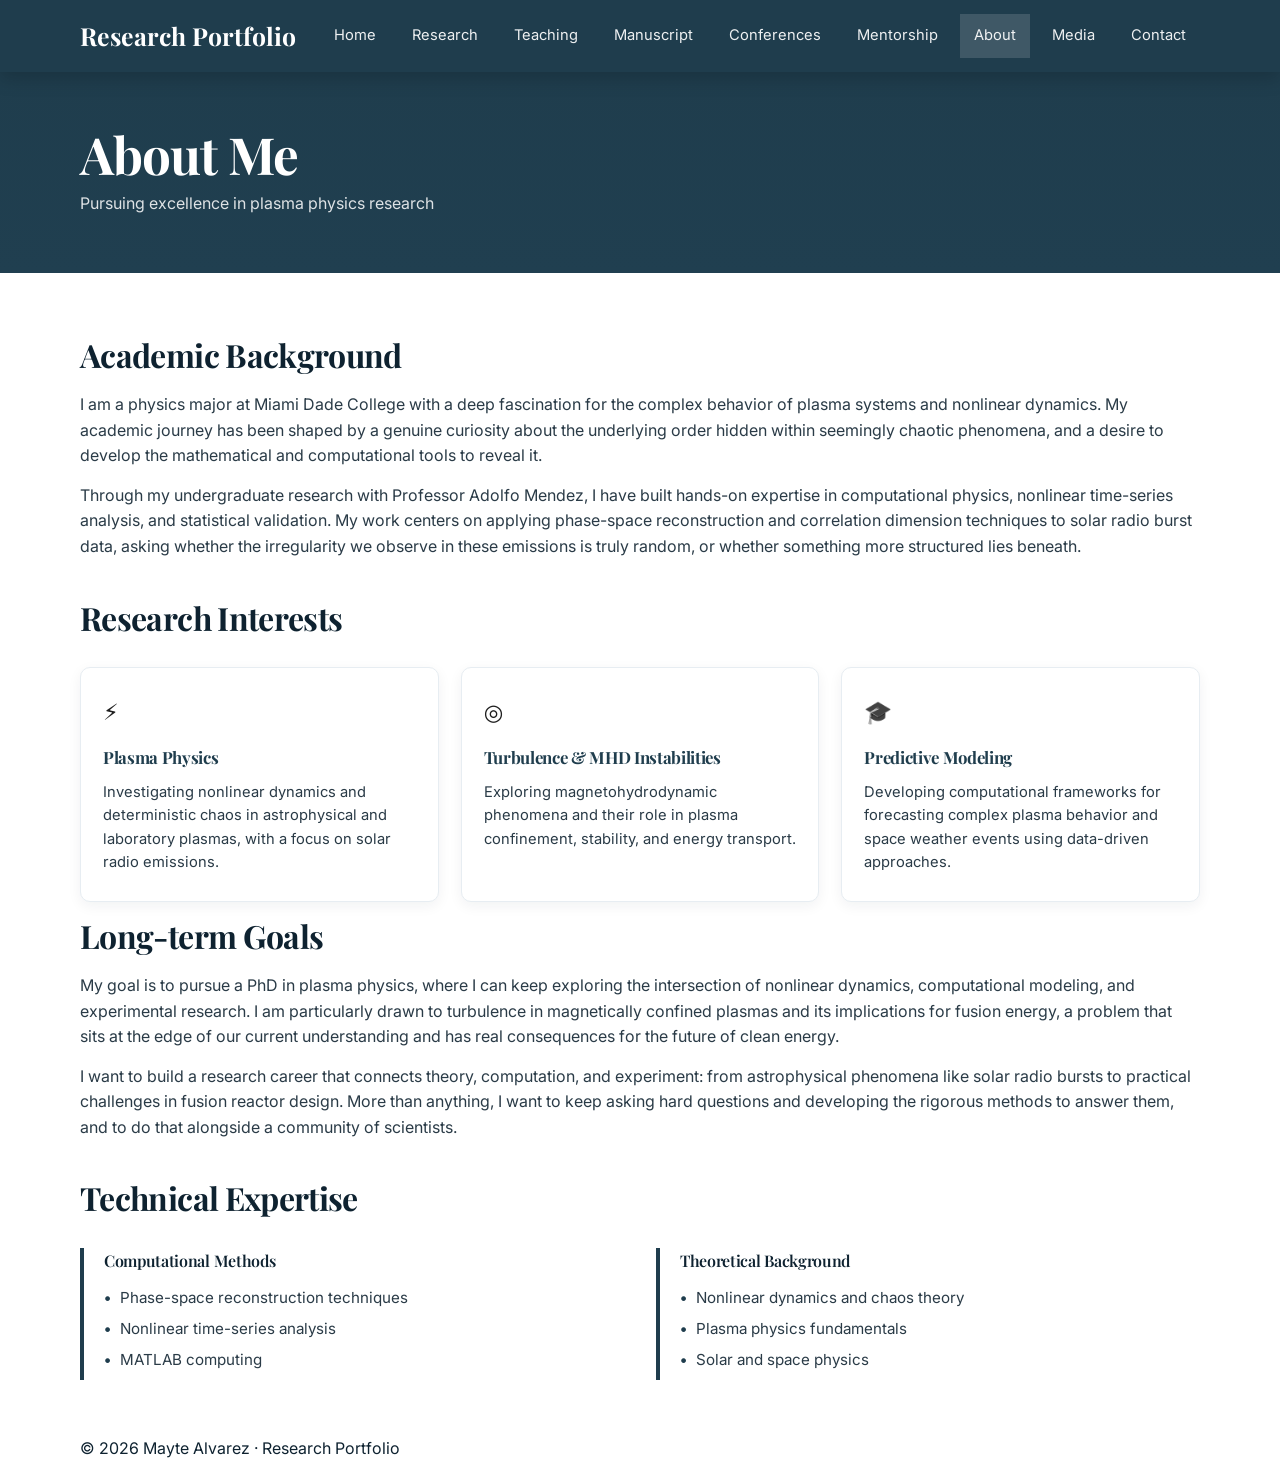
==== about.html @ 3711ef91 "Add files via upload" ====
<!doctype html>
<html lang="en">
<head>
  <meta charset="utf-8" />
  <meta name="viewport" content="width=device-width, initial-scale=1" />
  <title>About | Mayte Alvarez</title>
  <link rel="preconnect" href="https://fonts.googleapis.com">
  <link rel="preconnect" href="https://fonts.gstatic.com" crossorigin>
  <link href="https://fonts.googleapis.com/css2?family=Inter:wght@400;500;600&family=Playfair+Display:wght@600;700&display=swap" rel="stylesheet">
  <link rel="stylesheet" href="style.css">
  <style>
    .interest-cards {
      display: grid;
      grid-template-columns: repeat(3, 1fr);
      gap: 22px;
      margin-top: 24px;
    }
    .interest-card {
      background: var(--card);
      border: 1px solid var(--line);
      border-radius: var(--radius);
      padding: 26px 22px;
      box-shadow: 0 4px 14px rgba(10,30,45,0.06);
    }
    .interest-icon {
      font-size: 1.4rem;
      margin-bottom: 14px;
      display: block;
      filter: grayscale(1);
    }
    .interest-card h3 { font-size: 1.05rem; color: var(--navy); margin: 0 0 10px; }
    .interest-card p  { font-size: 0.92rem; color: #2a3b47; margin: 0; line-height: 1.6; }
    .goals-section { margin-top: 8px; }
    .expertise-grid {
      display: grid;
      grid-template-columns: 1fr 1fr;
      gap: 32px;
      margin-top: 24px;
    }
    .expertise-col {
      border-left: 4px solid var(--navy);
      padding-left: 20px;
    }
    .expertise-col h3 { font-size: 1rem; font-weight: 600; color: var(--ink); margin: 0 0 14px; }
    .expertise-col ul { list-style: none; padding: 0; margin: 0; }
    .expertise-col ul li {
      position: relative;
      padding-left: 16px;
      margin-bottom: 8px;
      font-size: 0.95rem;
      color: #2a3b47;
      line-height: 1.5;
    }
    .expertise-col ul li::before { content: "•"; position: absolute; left: 0; color: var(--navy); font-weight: 700; }
    @media (max-width: 800px) {
      .interest-cards { grid-template-columns: 1fr; }
      .expertise-grid  { grid-template-columns: 1fr; }
    }
  </style>
</head>
<body>

  <header class="navbar">
    <div class="container nav-inner">
      <a class="brand" href="index.html">Research Portfolio</a>
      <nav class="menu">
        <a href="index.html">Home</a>
        <a href="research.html">Research</a>
        <a href="teaching.html">Teaching</a>
        <a href="manuscript.html">Manuscript</a>
        <a href="conferences.html">Conferences</a>
        <a href="mentorship.html">Mentorship</a>
        <a href="about.html" class="active">About</a>
        <a href="media.html">Media</a>
        <a href="contact.html">Contact</a>
      </nav>
    </div>
  </header>

  <main>
    <section class="page-hero">
      <div class="container">
        <h1>About Me</h1>
        <p>Pursuing excellence in plasma physics research</p>
      </div>
    </section>

    <section class="section">
      <div class="container">

        <h2>Academic Background</h2>
        <p>I am a physics major at Miami Dade College with a deep fascination for the complex behavior of plasma systems and nonlinear dynamics. My academic journey has been shaped by a genuine curiosity about the underlying order hidden within seemingly chaotic phenomena, and a desire to develop the mathematical and computational tools to reveal it.</p>
        <p>Through my undergraduate research with Professor Adolfo Mendez, I have built hands-on expertise in computational physics, nonlinear time-series analysis, and statistical validation. My work centers on applying phase-space reconstruction and correlation dimension techniques to solar radio burst data, asking whether the irregularity we observe in these emissions is truly random, or whether something more structured lies beneath.</p>

        <div class="mt-32">
          <h2>Research Interests</h2>
          <div class="interest-cards">
            <div class="interest-card">
              <span class="interest-icon">&#9889;</span>
              <h3>Plasma Physics</h3>
              <p>Investigating nonlinear dynamics and deterministic chaos in astrophysical and laboratory plasmas, with a focus on solar radio emissions.</p>
            </div>
            <div class="interest-card">
              <span class="interest-icon">&#9678;</span>
              <h3>Turbulence &amp; MHD Instabilities</h3>
              <p>Exploring magnetohydrodynamic phenomena and their role in plasma confinement, stability, and energy transport.</p>
            </div>
            <div class="interest-card">
              <span class="interest-icon">&#127891;</span>
              <h3>Predictive Modeling</h3>
              <p>Developing computational frameworks for forecasting complex plasma behavior and space weather events using data-driven approaches.</p>
            </div>
          </div>
        </div>

        <div class="mt-32 goals-section">
          <h2>Long-term Goals</h2>
          <p>My goal is to pursue a PhD in plasma physics, where I can keep exploring the intersection of nonlinear dynamics, computational modeling, and experimental research. I am particularly drawn to turbulence in magnetically confined plasmas and its implications for fusion energy, a problem that sits at the edge of our current understanding and has real consequences for the future of clean energy.</p>
          <p>I want to build a research career that connects theory, computation, and experiment: from astrophysical phenomena like solar radio bursts to practical challenges in fusion reactor design. More than anything, I want to keep asking hard questions and developing the rigorous methods to answer them, and to do that alongside a community of scientists.</p>
        </div>

        <div class="mt-32">
          <h2>Technical Expertise</h2>
          <div class="expertise-grid">
            <div class="expertise-col">
              <h3>Computational Methods</h3>
              <ul>
                <li>Phase-space reconstruction techniques</li>
                <li>Nonlinear time-series analysis</li>
                <li>MATLAB computing</li>
              </ul>
            </div>
            <div class="expertise-col">
              <h3>Theoretical Background</h3>
              <ul>
                <li>Nonlinear dynamics and chaos theory</li>
                <li>Plasma physics fundamentals</li>
                <li>Solar and space physics</li>
              </ul>
            </div>
          </div>
        </div>

      </div>
    </section>
  </main>

  <footer>
    <div class="container">
      <span>© <span id="y"></span> Mayte Alvarez · Research Portfolio</span>
    </div>
    <script>document.getElementById('y').textContent=new Date().getFullYear();</script>
  </footer>

</body>
</html>
---- style.css ----
:root{
  --navy:#1f3d4d;
  --navy2:#24495c;
  --ink:#0e2230;
  --muted:#5b6b76;
  --bg:#ffffff;
  --soft:#f4f6f7;
  --card:#ffffff;
  --line:#e7edf2;
  --shadow: 0 10px 28px rgba(10, 30, 45, 0.12);
  --radius: 10px;
  --max: 1120px;
}

*{box-sizing:border-box}
html{scroll-behavior:smooth}
body{
  margin:0;
  font-family: "Inter", system-ui, -apple-system, Segoe UI, Roboto, Arial, sans-serif;
  color: var(--ink);
  background: var(--bg);
  line-height:1.6;
}

h1,h2,h3{
  font-family: "Playfair Display", Georgia, serif;
  margin: 0 0 12px;
  letter-spacing: -0.02em;
}
h1{font-size: clamp(2.4rem, 4vw, 3.8rem); line-height:1.05}
h2{font-size: clamp(1.7rem, 2.5vw, 2.4rem)}
h3{font-size: 1.25rem}

p{margin: 0 0 14px; color:#2a3b47}

.container{
  width: min(var(--max), calc(100% - 40px));
  margin: 0 auto;
}

header.navbar{
  position: sticky;
  top: 0;
  z-index: 50;
  background: var(--navy);
  box-shadow: 0 6px 18px rgba(0,0,0,0.18);
}
.nav-inner{
  display:flex;
  align-items:center;
  justify-content:space-between;
  padding: 14px 0;
}
.brand{
  font-family: "Playfair Display", Georgia, serif;
  font-weight:700;
  color:#fff;
  font-size: 1.55rem;
  text-decoration:none;
}
.menu{
  display:flex;
  gap: 8px;
}
.menu a{
  color: rgba(255,255,255,0.92);
  text-decoration:none;
  font-size: 0.92rem;
  padding: 10px 14px;
}
.menu a:hover{background: rgba(255,255,255,0.08)}
.menu a.active{background: rgba(255,255,255,0.14)}

.hero-grid{
  display:grid;
  grid-template-columns: 1.1fr 0.9fr;
  gap: 48px;
  align-items:center;
  padding: 46px 0 36px;
}

.hero-title{
  font-family: "Playfair Display", Georgia, serif;
  color: var(--navy);
}

.hero-sub{
  font-size: 1.15rem;
  color:#2b3b46;
  margin: 10px 0 18px;
}

.btn{
  display:inline-block;
  padding: 12px 18px;
  background: var(--navy);
  color:#fff;
  text-decoration:none;
}

.portrait{
  width: 330px;
  border-radius: 999px;
  object-fit: cover;
}

.cards3{
  display:grid;
  grid-template-columns: repeat(3, 1fr);
  gap: 22px;
  margin-top: 22px;
}
.card{
  background: var(--card);
  border: 1px solid var(--line);
  padding: 22px;
}
.section{
  padding: 56px 0;
}
.soft{
  background: var(--soft);
}

@media (max-width: 900px){
  .hero-grid{grid-template-columns:1fr}
  .cards3{grid-template-columns:1fr}
}
/* ===== Page hero banner (dark strip like your screenshots) ===== */
.page-hero{
  background: linear-gradient(180deg, var(--navy) 0%, #203f50 100%);
  color:#fff;
  padding: 56px 0;
}
.page-hero h1{color:#fff; margin-bottom:10px}
.page-hero p{color: rgba(255,255,255,0.85); margin:0}

/* ===== Content blocks ===== */
.block{
  background: var(--card);
  border: 1px solid var(--line);
  border-radius: var(--radius);
  padding: 22px;
  box-shadow: 0 10px 22px rgba(10,30,45,0.06);
}

.kicker{color: var(--muted); font-size: 0.95rem; margin-top:6px}

/* Methodology list with vertical bar like your screenshot */
.method-list{display:grid; gap:18px; margin-top: 12px}
.method-item{
  border-left: 4px solid var(--navy);
  padding-left: 14px;
}
.method-item h3{margin:0 0 6px}

/* Poster section */
.poster-wrap{margin-top: 18px}
.poster-img{
  width:100%;
  border:1px solid var(--line);
  border-radius: var(--radius);
  box-shadow: 0 10px 22px rgba(10,30,45,0.08);
}

/* Simple spacing helpers */
.mt-16{margin-top:16px}
.mt-24{margin-top:24px}
.mt-32{margin-top:32px}
/* =========================
   Conferences Timeline
   ========================= */

.timeline{
  position: relative;
  display: flex;
  flex-direction: column;
  gap: 34px;
  margin-top: 18px;
}

/* center vertical line */
.timeline::before{
  content:"";
  position:absolute;
  left: calc(50% - 1px);
  top: 8px;
  bottom: 8px;
  width: 2px;
  background: var(--line);
}

/* each item is 2 columns */
.timeline-item{
  position: relative;
  display: grid;
  grid-template-columns: 1fr 1fr;
  gap: 28px;
  align-items: start;
}

/* dot on the center line */
.timeline-item::before{
  content:"";
  position:absolute;
  left: calc(50% - 6px);
  top: 22px;
  width: 12px;
  height: 12px;
  border-radius: 999px;
  background: var(--navy);
  border: 3px solid #ffffff;
  box-shadow: 0 0 0 1px var(--line);
}

/* ── ODD items: photo LEFT, text RIGHT ── */
.timeline-item:nth-child(odd) .timeline-left{
  order: 2;
  padding-left: 28px;
  padding-right: 0;
  text-align: left;
}

.timeline-item:nth-child(odd) .timeline-right{
  order: 1;
  padding-right: 28px;
  padding-left: 0;
  justify-content: flex-end;
}

/* ── EVEN items: text LEFT, photo RIGHT ── */
.timeline-item:nth-child(even) .timeline-left{
  order: 1;
  padding-right: 28px;
  padding-left: 0;
  text-align: right;
}

.timeline-item:nth-child(even) .timeline-left .timeline-date,
.timeline-item:nth-child(even) .timeline-left .timeline-loc{
  justify-content: flex-end;
}

.timeline-item:nth-child(even) .timeline-left .timeline-text{
  margin-left: auto;
}

.timeline-item:nth-child(even) .timeline-left .mt-16{
  display: flex;
  justify-content: flex-end;
}

.timeline-item:nth-child(even) .timeline-right{
  order: 2;
  padding-left: 28px;
  padding-right: 0;
  justify-content: flex-start;
}

/* shared */
.timeline-left{
  display: flex;
  flex-direction: column;
}

.timeline-right{
  display: flex;
  justify-content: center;
}

/* typography */
.timeline-date{
  font-size: 14px;
  color: var(--muted);
  display: inline-flex;
  align-items: center;
  gap: 8px;
  margin-bottom: 8px;
}

.timeline-title{
  margin: 0 0 10px 0;
  font-size: 1.3rem;
  line-height: 1.2;
}

.timeline-loc{
  color: var(--muted);
  font-size: 14px;
  display: inline-flex;
  align-items: center;
  gap: 8px;
  margin-bottom: 10px;
}

.timeline-text{
  margin: 0 0 14px;
  color: var(--ink);
  max-width: 52ch;
}

/* image card */
.timeline-photo{
  width: 100%;
  max-width: 520px;
  aspect-ratio: 16 / 10;
  background: #f3f6f9;
  border: 1px solid var(--line);
  border-radius: 14px;
  overflow: hidden;
  box-shadow: var(--shadow);
}

.timeline-photo img{
  width: 100%;
  height: 100%;
  object-fit: cover;
  display: block;
}

.timeline-photo--empty{
  display: flex;
  align-items: center;
  justify-content: center;
  color: var(--muted);
  font-size: 0.9rem;
}

/* responsive: stack */
@media (max-width: 900px){
  .timeline::before{
    left: 12px;
  }

  .timeline-item{
    grid-template-columns: 1fr;
    gap: 14px;
    padding-left: 28px;
  }

  .timeline-item::before{
    left: 6px;
    top: 18px;
  }

  .timeline-item:nth-child(odd) .timeline-left,
  .timeline-item:nth-child(even) .timeline-left{
    order: 2;
    padding: 0;
    text-align: left;
  }

  .timeline-item:nth-child(odd) .timeline-right,
  .timeline-item:nth-child(even) .timeline-right{
    order: 1;
    padding: 0;
    justify-content: flex-start;
  }

  .timeline-item:nth-child(even) .timeline-left .timeline-date,
  .timeline-item:nth-child(even) .timeline-left .timeline-loc{
    justify-content: flex-start;
  }

  .timeline-item:nth-child(even) .timeline-left .mt-16{
    justify-content: flex-start;
  }

  .timeline-photo{
    max-width: 100%;
  }
}
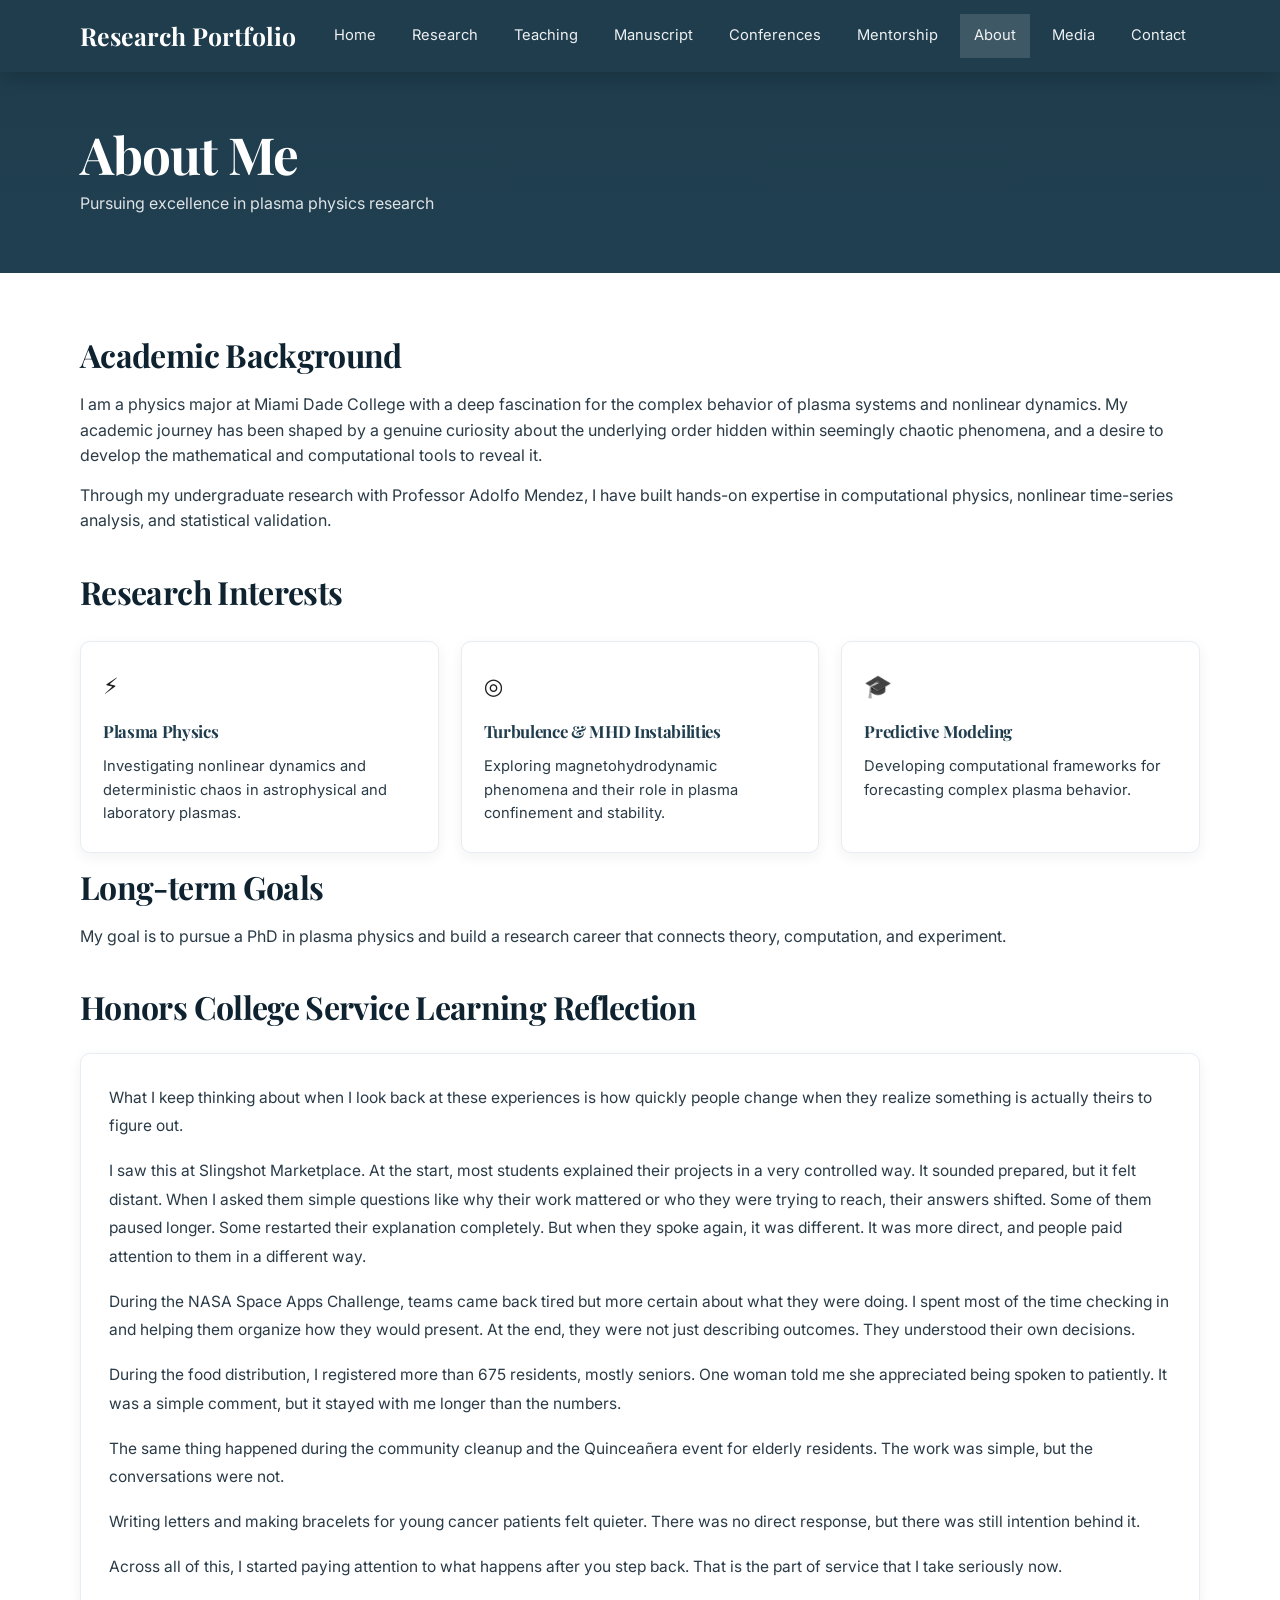
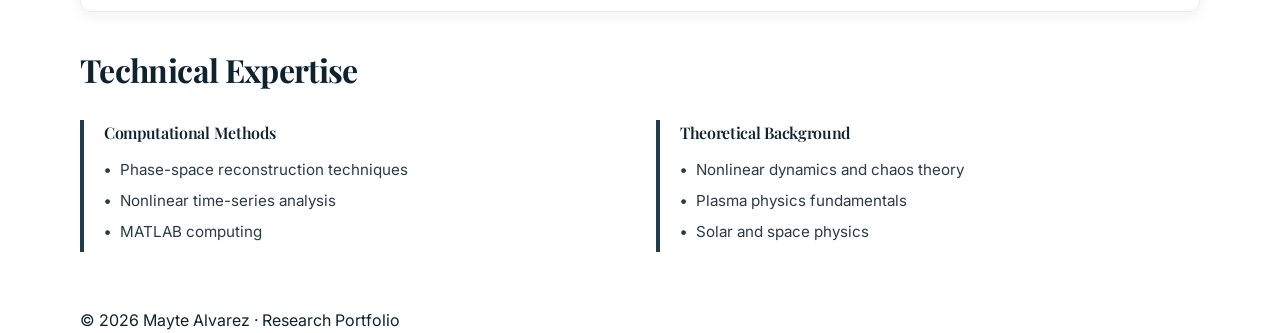
==== commit 71b9c436: "Update about.html" ====
--- a/about.html
+++ b/about.html
@@ -1,13 +1,25 @@
 <!doctype html>
 <html lang="en">
 <head>
+  <!-- Google tag (gtag.js) -->
+<script async src="https://www.googletagmanager.com/gtag/js?id=G-HVRQWMXHXL"></script>
+<script>
+  window.dataLayer = window.dataLayer || [];
+  function gtag(){dataLayer.push(arguments);}
+  gtag('js', new Date());
+  gtag('config', 'G-HVRQWMXHXL');
+</script>
+
   <meta charset="utf-8" />
   <meta name="viewport" content="width=device-width, initial-scale=1" />
   <title>About | Mayte Alvarez</title>
+
   <link rel="preconnect" href="https://fonts.googleapis.com">
   <link rel="preconnect" href="https://fonts.gstatic.com" crossorigin>
   <link href="https://fonts.googleapis.com/css2?family=Inter:wght@400;500;600&family=Playfair+Display:wght@600;700&display=swap" rel="stylesheet">
+
   <link rel="stylesheet" href="style.css">
+
   <style>
     .interest-cards {
       display: grid;
@@ -30,7 +42,9 @@
     }
     .interest-card h3 { font-size: 1.05rem; color: var(--navy); margin: 0 0 10px; }
     .interest-card p  { font-size: 0.92rem; color: #2a3b47; margin: 0; line-height: 1.6; }
+
     .goals-section { margin-top: 8px; }
+
     .expertise-grid {
       display: grid;
       grid-template-columns: 1fr 1fr;
@@ -51,106 +65,161 @@
       color: #2a3b47;
       line-height: 1.5;
     }
-    .expertise-col ul li::before { content: "•"; position: absolute; left: 0; color: var(--navy); font-weight: 700; }
+    .expertise-col ul li::before {
+      content: "•";
+      position: absolute;
+      left: 0;
+      color: var(--navy);
+      font-weight: 700;
+    }
+
+    /* NEW REFLECTION STYLE */
+    .reflection-card {
+      background: var(--card);
+      border: 1px solid var(--line);
+      border-radius: var(--radius);
+      padding: 30px 28px;
+      box-shadow: 0 4px 14px rgba(10,30,45,0.06);
+      margin-top: 20px;
+    }
+    .reflection-card p {
+      font-size: 0.97rem;
+      color: #2a3b47;
+      line-height: 1.85;
+      margin: 0 0 16px;
+    }
+    .reflection-card p:last-child {
+      margin-bottom: 0;
+    }
+
     @media (max-width: 800px) {
       .interest-cards { grid-template-columns: 1fr; }
-      .expertise-grid  { grid-template-columns: 1fr; }
+      .expertise-grid { grid-template-columns: 1fr; }
     }
   </style>
 </head>
+
 <body>
 
-  <header class="navbar">
-    <div class="container nav-inner">
-      <a class="brand" href="index.html">Research Portfolio</a>
-      <nav class="menu">
-        <a href="index.html">Home</a>
-        <a href="research.html">Research</a>
-        <a href="teaching.html">Teaching</a>
-        <a href="manuscript.html">Manuscript</a>
-        <a href="conferences.html">Conferences</a>
-        <a href="mentorship.html">Mentorship</a>
-        <a href="about.html" class="active">About</a>
-        <a href="media.html">Media</a>
-        <a href="contact.html">Contact</a>
-      </nav>
-    </div>
-  </header>
-
-  <main>
-    <section class="page-hero">
-      <div class="container">
-        <h1>About Me</h1>
-        <p>Pursuing excellence in plasma physics research</p>
-      </div>
-    </section>
-
-    <section class="section">
-      <div class="container">
-
-        <h2>Academic Background</h2>
-        <p>I am a physics major at Miami Dade College with a deep fascination for the complex behavior of plasma systems and nonlinear dynamics. My academic journey has been shaped by a genuine curiosity about the underlying order hidden within seemingly chaotic phenomena, and a desire to develop the mathematical and computational tools to reveal it.</p>
-        <p>Through my undergraduate research with Professor Adolfo Mendez, I have built hands-on expertise in computational physics, nonlinear time-series analysis, and statistical validation. My work centers on applying phase-space reconstruction and correlation dimension techniques to solar radio burst data, asking whether the irregularity we observe in these emissions is truly random, or whether something more structured lies beneath.</p>
-
-        <div class="mt-32">
-          <h2>Research Interests</h2>
-          <div class="interest-cards">
-            <div class="interest-card">
-              <span class="interest-icon">&#9889;</span>
-              <h3>Plasma Physics</h3>
-              <p>Investigating nonlinear dynamics and deterministic chaos in astrophysical and laboratory plasmas, with a focus on solar radio emissions.</p>
-            </div>
-            <div class="interest-card">
-              <span class="interest-icon">&#9678;</span>
-              <h3>Turbulence &amp; MHD Instabilities</h3>
-              <p>Exploring magnetohydrodynamic phenomena and their role in plasma confinement, stability, and energy transport.</p>
-            </div>
-            <div class="interest-card">
-              <span class="interest-icon">&#127891;</span>
-              <h3>Predictive Modeling</h3>
-              <p>Developing computational frameworks for forecasting complex plasma behavior and space weather events using data-driven approaches.</p>
-            </div>
-          </div>
-        </div>
-
-        <div class="mt-32 goals-section">
-          <h2>Long-term Goals</h2>
-          <p>My goal is to pursue a PhD in plasma physics, where I can keep exploring the intersection of nonlinear dynamics, computational modeling, and experimental research. I am particularly drawn to turbulence in magnetically confined plasmas and its implications for fusion energy, a problem that sits at the edge of our current understanding and has real consequences for the future of clean energy.</p>
-          <p>I want to build a research career that connects theory, computation, and experiment: from astrophysical phenomena like solar radio bursts to practical challenges in fusion reactor design. More than anything, I want to keep asking hard questions and developing the rigorous methods to answer them, and to do that alongside a community of scientists.</p>
-        </div>
-
-        <div class="mt-32">
-          <h2>Technical Expertise</h2>
-          <div class="expertise-grid">
-            <div class="expertise-col">
-              <h3>Computational Methods</h3>
-              <ul>
-                <li>Phase-space reconstruction techniques</li>
-                <li>Nonlinear time-series analysis</li>
-                <li>MATLAB computing</li>
-              </ul>
-            </div>
-            <div class="expertise-col">
-              <h3>Theoretical Background</h3>
-              <ul>
-                <li>Nonlinear dynamics and chaos theory</li>
-                <li>Plasma physics fundamentals</li>
-                <li>Solar and space physics</li>
-              </ul>
-            </div>
-          </div>
-        </div>
-
-      </div>
-    </section>
-  </main>
-
-  <footer>
-    <div class="container">
-      <span>© <span id="y"></span> Mayte Alvarez · Research Portfolio</span>
-    </div>
-    <script>document.getElementById('y').textContent=new Date().getFullYear();</script>
-  </footer>
+<header class="navbar">
+  <div class="container nav-inner">
+    <a class="brand" href="index.html">Research Portfolio</a>
+    <nav class="menu">
+      <a href="index.html">Home</a>
+      <a href="research.html">Research</a>
+      <a href="teaching.html">Teaching</a>
+      <a href="manuscript.html">Manuscript</a>
+      <a href="conferences.html">Conferences</a>
+      <a href="mentorship.html">Mentorship</a>
+      <a href="about.html" class="active">About</a>
+      <a href="media.html">Media</a>
+      <a href="contact.html">Contact</a>
+    </nav>
+  </div>
+</header>
+
+<main>
+
+<section class="page-hero">
+  <div class="container">
+    <h1>About Me</h1>
+    <p>Pursuing excellence in plasma physics research</p>
+  </div>
+</section>
+
+<section class="section">
+<div class="container">
+
+<h2>Academic Background</h2>
+<p>I am a physics major at Miami Dade College with a deep fascination for the complex behavior of plasma systems and nonlinear dynamics. My academic journey has been shaped by a genuine curiosity about the underlying order hidden within seemingly chaotic phenomena, and a desire to develop the mathematical and computational tools to reveal it.</p>
+<p>Through my undergraduate research with Professor Adolfo Mendez, I have built hands-on expertise in computational physics, nonlinear time-series analysis, and statistical validation.</p>
+
+<div class="mt-32">
+<h2>Research Interests</h2>
+<div class="interest-cards">
+<div class="interest-card">
+<span class="interest-icon">&#9889;</span>
+<h3>Plasma Physics</h3>
+<p>Investigating nonlinear dynamics and deterministic chaos in astrophysical and laboratory plasmas.</p>
+</div>
+
+<div class="interest-card">
+<span class="interest-icon">&#9678;</span>
+<h3>Turbulence &amp; MHD Instabilities</h3>
+<p>Exploring magnetohydrodynamic phenomena and their role in plasma confinement and stability.</p>
+</div>
+
+<div class="interest-card">
+<span class="interest-icon">&#127891;</span>
+<h3>Predictive Modeling</h3>
+<p>Developing computational frameworks for forecasting complex plasma behavior.</p>
+</div>
+</div>
+</div>
+
+<div class="mt-32 goals-section">
+<h2>Long-term Goals</h2>
+<p>My goal is to pursue a PhD in plasma physics and build a research career that connects theory, computation, and experiment.</p>
+</div>
+
+<!-- SERVICE LEARNING REFLECTION -->
+<div class="mt-32">
+<h2>Honors College Service Learning Reflection</h2>
+<div class="reflection-card">
+
+<p>What I keep thinking about when I look back at these experiences is how quickly people change when they realize something is actually theirs to figure out.</p>
+
+<p>I saw this at Slingshot Marketplace. At the start, most students explained their projects in a very controlled way. It sounded prepared, but it felt distant. When I asked them simple questions like why their work mattered or who they were trying to reach, their answers shifted. Some of them paused longer. Some restarted their explanation completely. But when they spoke again, it was different. It was more direct, and people paid attention to them in a different way.</p>
+
+<p>During the NASA Space Apps Challenge, teams came back tired but more certain about what they were doing. I spent most of the time checking in and helping them organize how they would present. At the end, they were not just describing outcomes. They understood their own decisions.</p>
+
+<p>During the food distribution, I registered more than 675 residents, mostly seniors. One woman told me she appreciated being spoken to patiently. It was a simple comment, but it stayed with me longer than the numbers.</p>
+
+<p>The same thing happened during the community cleanup and the Quinceañera event for elderly residents. The work was simple, but the conversations were not.</p>
+
+<p>Writing letters and making bracelets for young cancer patients felt quieter. There was no direct response, but there was still intention behind it.</p>
+
+<p>Across all of this, I started paying attention to what happens after you step back. That is the part of service that I take seriously now.</p>
+
+</div>
+</div>
+
+<div class="mt-32">
+<h2>Technical Expertise</h2>
+<div class="expertise-grid">
+
+<div class="expertise-col">
+<h3>Computational Methods</h3>
+<ul>
+<li>Phase-space reconstruction techniques</li>
+<li>Nonlinear time-series analysis</li>
+<li>MATLAB computing</li>
+</ul>
+</div>
+
+<div class="expertise-col">
+<h3>Theoretical Background</h3>
+<ul>
+<li>Nonlinear dynamics and chaos theory</li>
+<li>Plasma physics fundamentals</li>
+<li>Solar and space physics</li>
+</ul>
+</div>
+
+</div>
+</div>
+
+</div>
+</section>
+
+</main>
+
+<footer>
+<div class="container">
+<span>© <span id="y"></span> Mayte Alvarez · Research Portfolio</span>
+</div>
+<script>document.getElementById('y').textContent=new Date().getFullYear();</script>
+</footer>
 
 </body>
 </html>
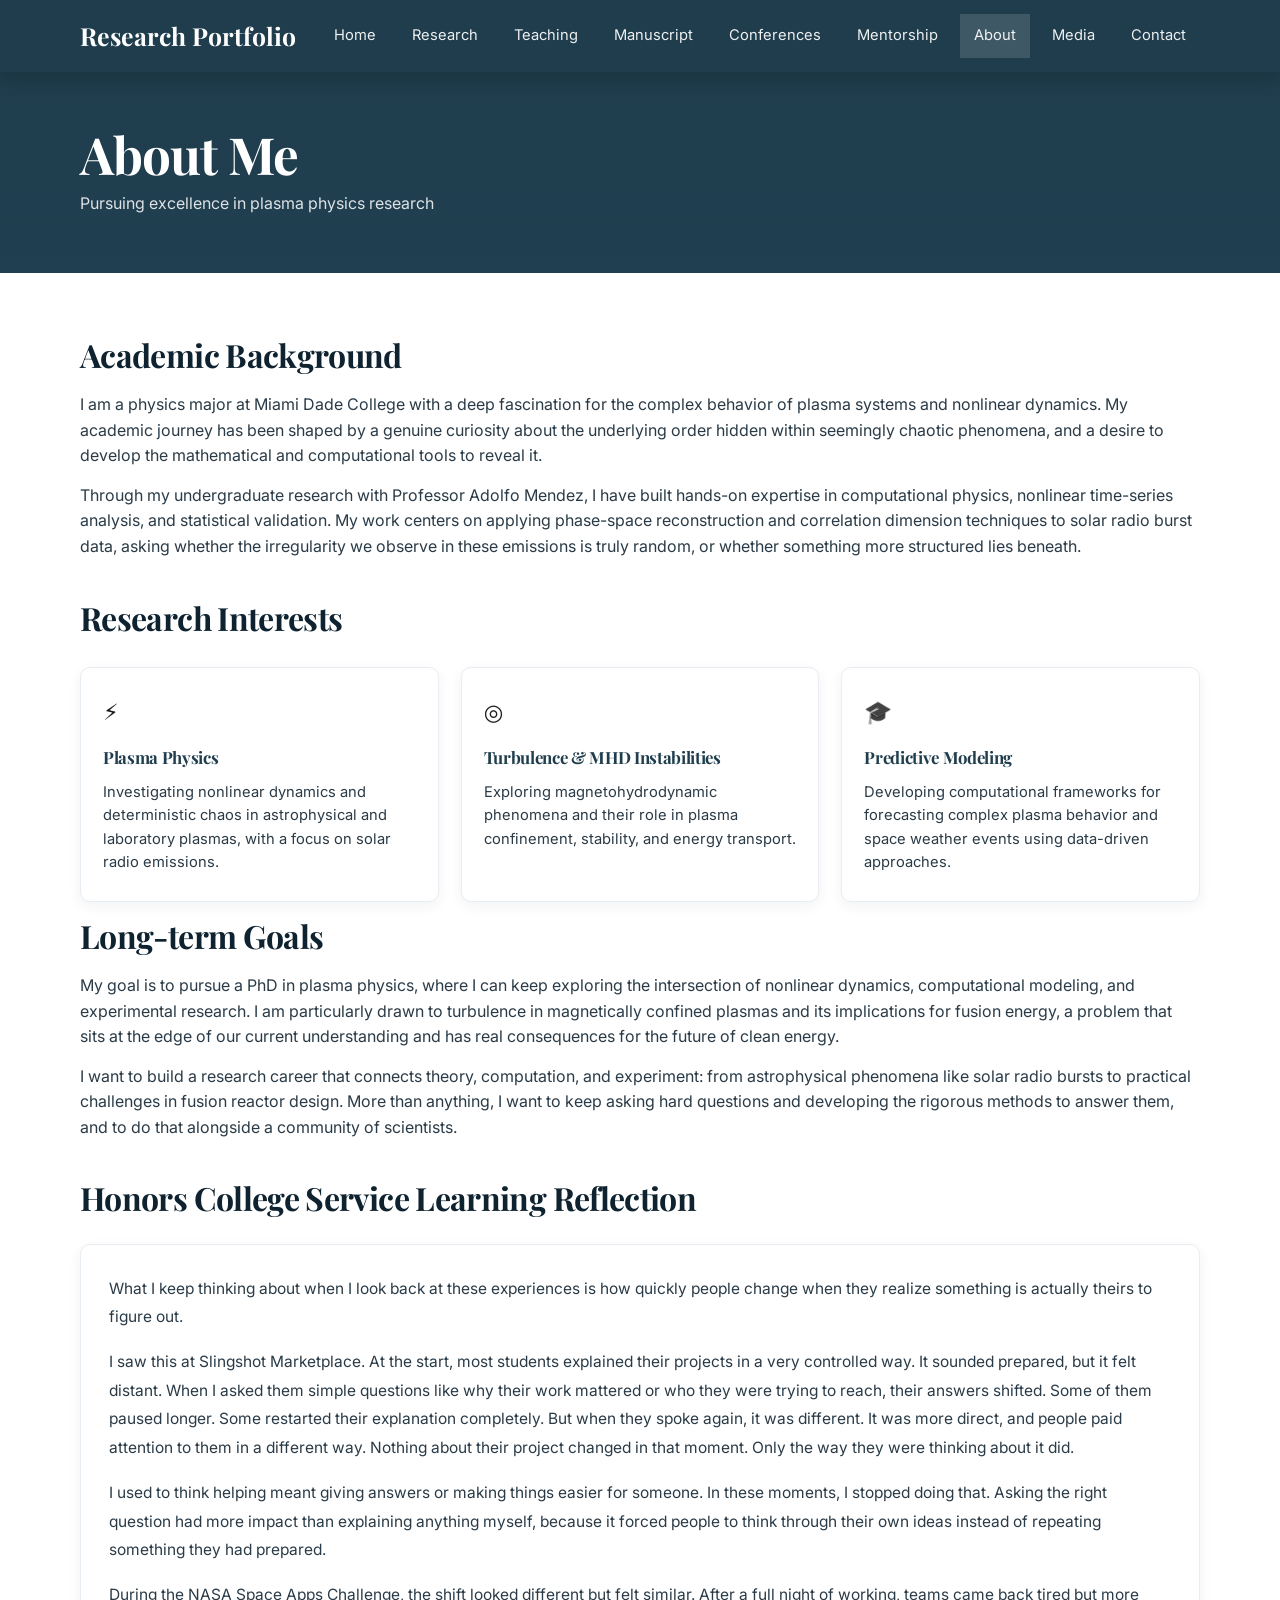
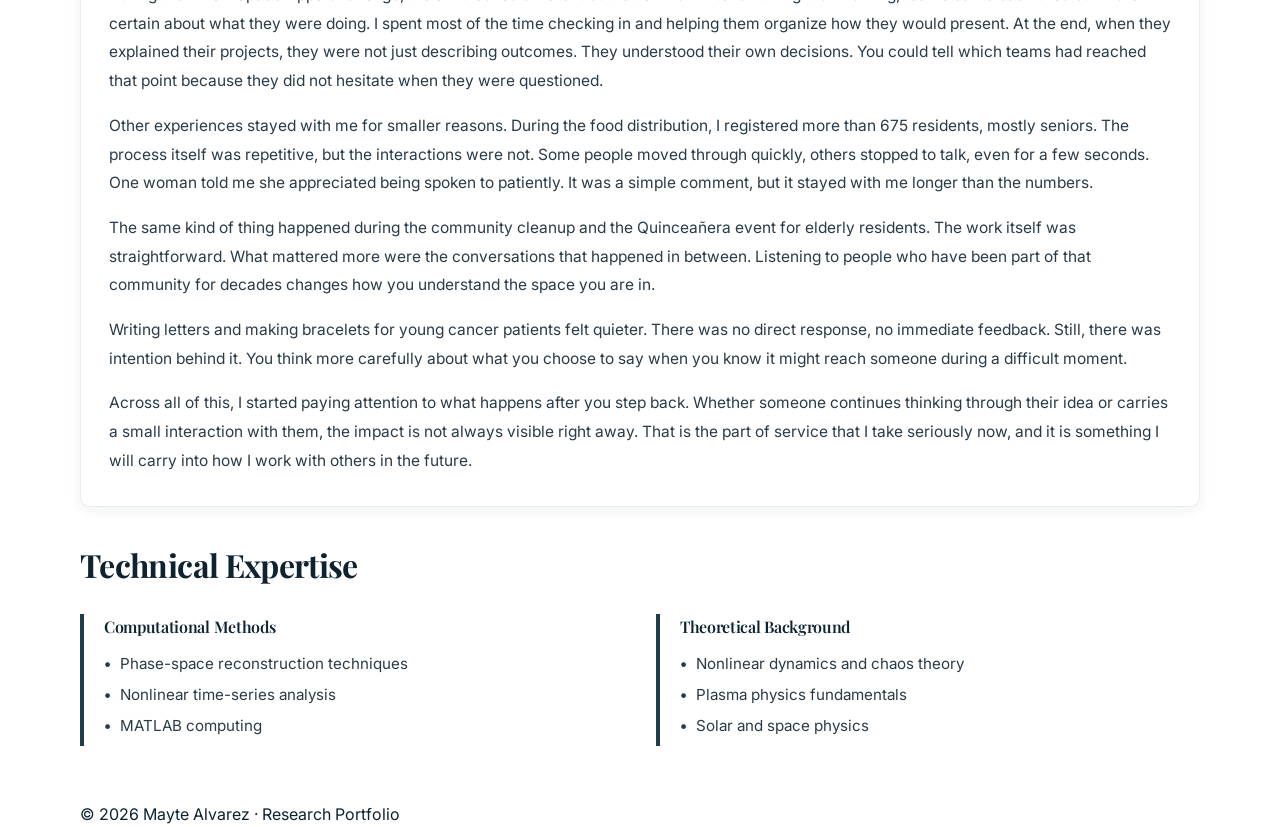
==== commit f4aa9d85: "Update about.html" ====
--- a/about.html
+++ b/about.html
@@ -2,13 +2,13 @@
 <html lang="en">
 <head>
   <!-- Google tag (gtag.js) -->
-<script async src="https://www.googletagmanager.com/gtag/js?id=G-HVRQWMXHXL"></script>
-<script>
-  window.dataLayer = window.dataLayer || [];
-  function gtag(){dataLayer.push(arguments);}
-  gtag('js', new Date());
-  gtag('config', 'G-HVRQWMXHXL');
-</script>
+  <script async src="https://www.googletagmanager.com/gtag/js?id=G-HVRQWMXHXL"></script>
+  <script>
+    window.dataLayer = window.dataLayer || [];
+    function gtag(){dataLayer.push(arguments);}
+    gtag('js', new Date());
+    gtag('config', 'G-HVRQWMXHXL');
+  </script>
 
   <meta charset="utf-8" />
   <meta name="viewport" content="width=device-width, initial-scale=1" />
@@ -40,10 +40,21 @@
       display: block;
       filter: grayscale(1);
     }
-    .interest-card h3 { font-size: 1.05rem; color: var(--navy); margin: 0 0 10px; }
-    .interest-card p  { font-size: 0.92rem; color: #2a3b47; margin: 0; line-height: 1.6; }
-
-    .goals-section { margin-top: 8px; }
+    .interest-card h3 {
+      font-size: 1.05rem;
+      color: var(--navy);
+      margin: 0 0 10px;
+    }
+    .interest-card p {
+      font-size: 0.92rem;
+      color: #2a3b47;
+      margin: 0;
+      line-height: 1.6;
+    }
+
+    .goals-section {
+      margin-top: 8px;
+    }
 
     .expertise-grid {
       display: grid;
@@ -55,8 +66,17 @@
       border-left: 4px solid var(--navy);
       padding-left: 20px;
     }
-    .expertise-col h3 { font-size: 1rem; font-weight: 600; color: var(--ink); margin: 0 0 14px; }
-    .expertise-col ul { list-style: none; padding: 0; margin: 0; }
+    .expertise-col h3 {
+      font-size: 1rem;
+      font-weight: 600;
+      color: var(--ink);
+      margin: 0 0 14px;
+    }
+    .expertise-col ul {
+      list-style: none;
+      padding: 0;
+      margin: 0;
+    }
     .expertise-col ul li {
       position: relative;
       padding-left: 16px;
@@ -73,7 +93,6 @@
       font-weight: 700;
     }
 
-    /* NEW REFLECTION STYLE */
     .reflection-card {
       background: var(--card);
       border: 1px solid var(--line);
@@ -93,133 +112,136 @@
     }
 
     @media (max-width: 800px) {
-      .interest-cards { grid-template-columns: 1fr; }
-      .expertise-grid { grid-template-columns: 1fr; }
+      .interest-cards {
+        grid-template-columns: 1fr;
+      }
+      .expertise-grid {
+        grid-template-columns: 1fr;
+      }
     }
   </style>
 </head>
 
 <body>
 
-<header class="navbar">
-  <div class="container nav-inner">
-    <a class="brand" href="index.html">Research Portfolio</a>
-    <nav class="menu">
-      <a href="index.html">Home</a>
-      <a href="research.html">Research</a>
-      <a href="teaching.html">Teaching</a>
-      <a href="manuscript.html">Manuscript</a>
-      <a href="conferences.html">Conferences</a>
-      <a href="mentorship.html">Mentorship</a>
-      <a href="about.html" class="active">About</a>
-      <a href="media.html">Media</a>
-      <a href="contact.html">Contact</a>
-    </nav>
-  </div>
-</header>
-
-<main>
-
-<section class="page-hero">
-  <div class="container">
-    <h1>About Me</h1>
-    <p>Pursuing excellence in plasma physics research</p>
-  </div>
-</section>
-
-<section class="section">
-<div class="container">
-
-<h2>Academic Background</h2>
-<p>I am a physics major at Miami Dade College with a deep fascination for the complex behavior of plasma systems and nonlinear dynamics. My academic journey has been shaped by a genuine curiosity about the underlying order hidden within seemingly chaotic phenomena, and a desire to develop the mathematical and computational tools to reveal it.</p>
-<p>Through my undergraduate research with Professor Adolfo Mendez, I have built hands-on expertise in computational physics, nonlinear time-series analysis, and statistical validation.</p>
-
-<div class="mt-32">
-<h2>Research Interests</h2>
-<div class="interest-cards">
-<div class="interest-card">
-<span class="interest-icon">&#9889;</span>
-<h3>Plasma Physics</h3>
-<p>Investigating nonlinear dynamics and deterministic chaos in astrophysical and laboratory plasmas.</p>
-</div>
-
-<div class="interest-card">
-<span class="interest-icon">&#9678;</span>
-<h3>Turbulence &amp; MHD Instabilities</h3>
-<p>Exploring magnetohydrodynamic phenomena and their role in plasma confinement and stability.</p>
-</div>
-
-<div class="interest-card">
-<span class="interest-icon">&#127891;</span>
-<h3>Predictive Modeling</h3>
-<p>Developing computational frameworks for forecasting complex plasma behavior.</p>
-</div>
-</div>
-</div>
-
-<div class="mt-32 goals-section">
-<h2>Long-term Goals</h2>
-<p>My goal is to pursue a PhD in plasma physics and build a research career that connects theory, computation, and experiment.</p>
-</div>
-
-<!-- SERVICE LEARNING REFLECTION -->
-<div class="mt-32">
-<h2>Honors College Service Learning Reflection</h2>
-<div class="reflection-card">
-
-<p>What I keep thinking about when I look back at these experiences is how quickly people change when they realize something is actually theirs to figure out.</p>
-
-<p>I saw this at Slingshot Marketplace. At the start, most students explained their projects in a very controlled way. It sounded prepared, but it felt distant. When I asked them simple questions like why their work mattered or who they were trying to reach, their answers shifted. Some of them paused longer. Some restarted their explanation completely. But when they spoke again, it was different. It was more direct, and people paid attention to them in a different way.</p>
-
-<p>During the NASA Space Apps Challenge, teams came back tired but more certain about what they were doing. I spent most of the time checking in and helping them organize how they would present. At the end, they were not just describing outcomes. They understood their own decisions.</p>
-
-<p>During the food distribution, I registered more than 675 residents, mostly seniors. One woman told me she appreciated being spoken to patiently. It was a simple comment, but it stayed with me longer than the numbers.</p>
-
-<p>The same thing happened during the community cleanup and the Quinceañera event for elderly residents. The work was simple, but the conversations were not.</p>
-
-<p>Writing letters and making bracelets for young cancer patients felt quieter. There was no direct response, but there was still intention behind it.</p>
-
-<p>Across all of this, I started paying attention to what happens after you step back. That is the part of service that I take seriously now.</p>
-
-</div>
-</div>
-
-<div class="mt-32">
-<h2>Technical Expertise</h2>
-<div class="expertise-grid">
-
-<div class="expertise-col">
-<h3>Computational Methods</h3>
-<ul>
-<li>Phase-space reconstruction techniques</li>
-<li>Nonlinear time-series analysis</li>
-<li>MATLAB computing</li>
-</ul>
-</div>
-
-<div class="expertise-col">
-<h3>Theoretical Background</h3>
-<ul>
-<li>Nonlinear dynamics and chaos theory</li>
-<li>Plasma physics fundamentals</li>
-<li>Solar and space physics</li>
-</ul>
-</div>
-
-</div>
-</div>
-
-</div>
-</section>
-
-</main>
-
-<footer>
-<div class="container">
-<span>© <span id="y"></span> Mayte Alvarez · Research Portfolio</span>
-</div>
-<script>document.getElementById('y').textContent=new Date().getFullYear();</script>
-</footer>
+  <header class="navbar">
+    <div class="container nav-inner">
+      <a class="brand" href="index.html">Research Portfolio</a>
+      <nav class="menu">
+        <a href="index.html">Home</a>
+        <a href="research.html">Research</a>
+        <a href="teaching.html">Teaching</a>
+        <a href="manuscript.html">Manuscript</a>
+        <a href="conferences.html">Conferences</a>
+        <a href="mentorship.html">Mentorship</a>
+        <a href="about.html" class="active">About</a>
+        <a href="media.html">Media</a>
+        <a href="contact.html">Contact</a>
+      </nav>
+    </div>
+  </header>
+
+  <main>
+
+    <section class="page-hero">
+      <div class="container">
+        <h1>About Me</h1>
+        <p>Pursuing excellence in plasma physics research</p>
+      </div>
+    </section>
+
+    <section class="section">
+      <div class="container">
+
+        <h2>Academic Background</h2>
+        <p>I am a physics major at Miami Dade College with a deep fascination for the complex behavior of plasma systems and nonlinear dynamics. My academic journey has been shaped by a genuine curiosity about the underlying order hidden within seemingly chaotic phenomena, and a desire to develop the mathematical and computational tools to reveal it.</p>
+        <p>Through my undergraduate research with Professor Adolfo Mendez, I have built hands-on expertise in computational physics, nonlinear time-series analysis, and statistical validation. My work centers on applying phase-space reconstruction and correlation dimension techniques to solar radio burst data, asking whether the irregularity we observe in these emissions is truly random, or whether something more structured lies beneath.</p>
+
+        <div class="mt-32">
+          <h2>Research Interests</h2>
+          <div class="interest-cards">
+            <div class="interest-card">
+              <span class="interest-icon">&#9889;</span>
+              <h3>Plasma Physics</h3>
+              <p>Investigating nonlinear dynamics and deterministic chaos in astrophysical and laboratory plasmas, with a focus on solar radio emissions.</p>
+            </div>
+
+            <div class="interest-card">
+              <span class="interest-icon">&#9678;</span>
+              <h3>Turbulence &amp; MHD Instabilities</h3>
+              <p>Exploring magnetohydrodynamic phenomena and their role in plasma confinement, stability, and energy transport.</p>
+            </div>
+
+            <div class="interest-card">
+              <span class="interest-icon">&#127891;</span>
+              <h3>Predictive Modeling</h3>
+              <p>Developing computational frameworks for forecasting complex plasma behavior and space weather events using data-driven approaches.</p>
+            </div>
+          </div>
+        </div>
+
+        <div class="mt-32 goals-section">
+          <h2>Long-term Goals</h2>
+          <p>My goal is to pursue a PhD in plasma physics, where I can keep exploring the intersection of nonlinear dynamics, computational modeling, and experimental research. I am particularly drawn to turbulence in magnetically confined plasmas and its implications for fusion energy, a problem that sits at the edge of our current understanding and has real consequences for the future of clean energy.</p>
+          <p>I want to build a research career that connects theory, computation, and experiment: from astrophysical phenomena like solar radio bursts to practical challenges in fusion reactor design. More than anything, I want to keep asking hard questions and developing the rigorous methods to answer them, and to do that alongside a community of scientists.</p>
+        </div>
+
+        <div class="mt-32">
+          <h2>Honors College Service Learning Reflection</h2>
+          <div class="reflection-card">
+            <p>What I keep thinking about when I look back at these experiences is how quickly people change when they realize something is actually theirs to figure out.</p>
+
+            <p>I saw this at Slingshot Marketplace. At the start, most students explained their projects in a very controlled way. It sounded prepared, but it felt distant. When I asked them simple questions like why their work mattered or who they were trying to reach, their answers shifted. Some of them paused longer. Some restarted their explanation completely. But when they spoke again, it was different. It was more direct, and people paid attention to them in a different way. Nothing about their project changed in that moment. Only the way they were thinking about it did.</p>
+
+            <p>I used to think helping meant giving answers or making things easier for someone. In these moments, I stopped doing that. Asking the right question had more impact than explaining anything myself, because it forced people to think through their own ideas instead of repeating something they had prepared.</p>
+
+            <p>During the NASA Space Apps Challenge, the shift looked different but felt similar. After a full night of working, teams came back tired but more certain about what they were doing. I spent most of the time checking in and helping them organize how they would present. At the end, when they explained their projects, they were not just describing outcomes. They understood their own decisions. You could tell which teams had reached that point because they did not hesitate when they were questioned.</p>
+
+            <p>Other experiences stayed with me for smaller reasons. During the food distribution, I registered more than 675 residents, mostly seniors. The process itself was repetitive, but the interactions were not. Some people moved through quickly, others stopped to talk, even for a few seconds. One woman told me she appreciated being spoken to patiently. It was a simple comment, but it stayed with me longer than the numbers.</p>
+
+            <p>The same kind of thing happened during the community cleanup and the Quinceañera event for elderly residents. The work itself was straightforward. What mattered more were the conversations that happened in between. Listening to people who have been part of that community for decades changes how you understand the space you are in.</p>
+
+            <p>Writing letters and making bracelets for young cancer patients felt quieter. There was no direct response, no immediate feedback. Still, there was intention behind it. You think more carefully about what you choose to say when you know it might reach someone during a difficult moment.</p>
+
+            <p>Across all of this, I started paying attention to what happens after you step back. Whether someone continues thinking through their idea or carries a small interaction with them, the impact is not always visible right away. That is the part of service that I take seriously now, and it is something I will carry into how I work with others in the future.</p>
+          </div>
+        </div>
+
+        <div class="mt-32">
+          <h2>Technical Expertise</h2>
+          <div class="expertise-grid">
+            <div class="expertise-col">
+              <h3>Computational Methods</h3>
+              <ul>
+                <li>Phase-space reconstruction techniques</li>
+                <li>Nonlinear time-series analysis</li>
+                <li>MATLAB computing</li>
+              </ul>
+            </div>
+
+            <div class="expertise-col">
+              <h3>Theoretical Background</h3>
+              <ul>
+                <li>Nonlinear dynamics and chaos theory</li>
+                <li>Plasma physics fundamentals</li>
+                <li>Solar and space physics</li>
+              </ul>
+            </div>
+          </div>
+        </div>
+
+      </div>
+    </section>
+  </main>
+
+  <footer>
+    <div class="container">
+      <span>© <span id="y"></span> Mayte Alvarez · Research Portfolio</span>
+    </div>
+    <script>
+      document.getElementById('y').textContent = new Date().getFullYear();
+    </script>
+  </footer>
 
 </body>
 </html>
